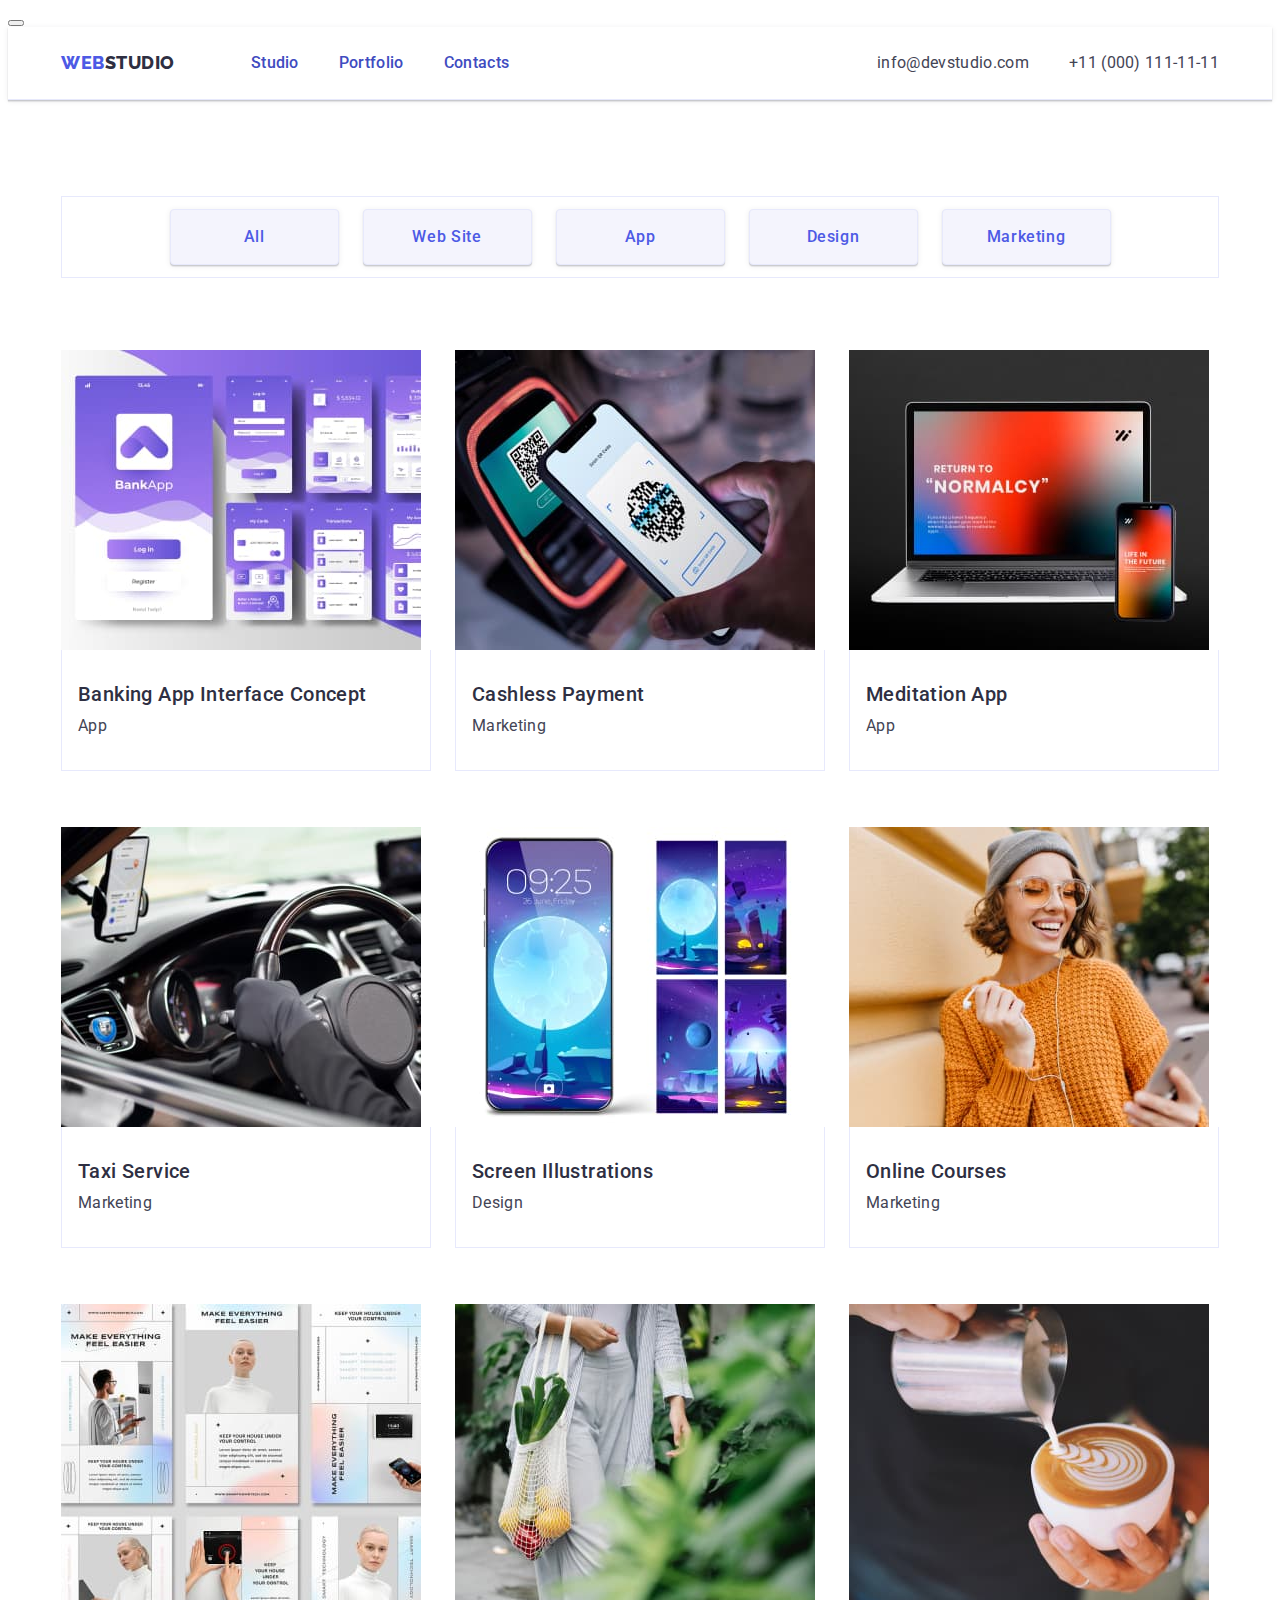
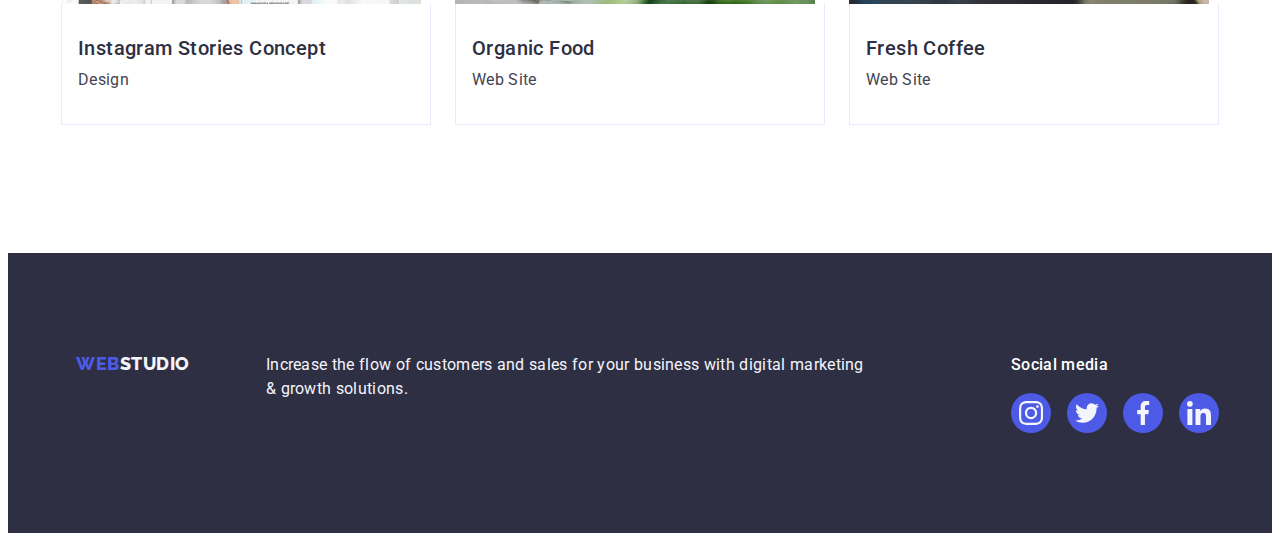
==== portfolio.html @ 739fd743 "111111" ====
<!DOCTYPE html>
<html lang="en">
<head>
    <meta charset="UTF-8">
    <meta name="viewport" content="width=device-width, initial-scale=1.0">
    <title>Document</title>
    <link rel="preconnect" href="https://fonts.googleapis.com">
    <link rel="preconnect" href="https://fonts.gstatic.com" crossorigin>
    <link href="https://fonts.googleapis.com/css2?family=Montserrat:wght@400;700&display=swap" rel="stylesheet">
     <!--Shrifts-->
    <link rel="preconnect" href="https://fonts.googleapis.com" />
    <link rel="preconnect" href="https://fonts.gstatic.com" crossorigin />
    <link href="https://fonts.googleapis.com/css2?family=Raleway:wght@800&family=Roboto:wght@400;500;700;900&display=swap"
        rel="stylesheet" />
<!--modern-normalaize-->
    <link
      rel="stylesheet"
      href="https://cdnjs.cloudflare.com/ajax/libs/modern-normalize/2.0.0/modern-normalize.min.css"
      integrity="sha512-4xo8blKMVCiXpTaLzQSLSw3KFOVPWhm/TRtuPVc4WG6kUgjH6J03IBuG7JZPkcWMxJ5huwaBpOpnwYElP/m6wg=="
      crossorigin="anonymous"
      referrerpolicy="no-referrer"
    />
     <!---Custom styless-->
    <link rel="stylesheet" href="./css/styless.css">
     
    
   
 
</head>

<body class="body">
  <button data-modal-open></button>
    <header class="section header">
      
      <div class="container header-container">
        <nav class="header-nav">
          <a class="link logo" href="./index.html">Web<span class="studio-dark">Studio</span>
          </a>
          <ul class="list contacts">
            <li class="li-contacts">
              <a class="link link-spc" href="./index.html">Studio</a>
            </li>
            <li class="li-contacts">
              <a class="link link-spc" href="./portfolio.html">Portfolio</a>
            </li>
            <li class="li-contacts">
              <a class="link link-spc" href="">Contacts</a>
            </li>
          </ul>
        </nav>
        <address class="list address">
          <ul class="list link-list">
            <li class="list list-mailo">
              <a class="link address-link" href="mailto:info@devstudio.com">info@devstudio.com</a>
            </li>
            <li class="list list-tell">
              <a class="link address-link" href="tel:+110001111111">+11 (000) 111-11-11</a>
            </li>
          </ul>
        </address>
      </div>
    </header>

    <main>
      <section class="section main-section">
        <div class="container">
          <h1 class="visually-hidden">devices</h1>
          <ul class="list button-ul">
            <li class="ul-li-button"><button class="button button-zero" type="button">All</button></li>
            <li class="ul-li-button"><button class="button button-zero" type="button">Web Site</button></li>
            <li class="ul-li-button"><button class="button button-zero" type="button">App</button></li>
            <li class="ul-li-button"><button class="button button-zero" type="button">Design</button></li>
            <li class="ul-li-button"><button class="button button-zero" type="button">Marketing</button></li>
          </ul>
          <ul class="list ul-img">
           <li class="ul-img-li">
              <a class="link link-href" href="">
              <div class="div-picture">
              <img class="link link-alt" src="./images/4section/Banking-App-Interface-Concept.jpg"
              alt="Banking-App-Interface-Concept" width="360">
              <p class="task-p">14 Stylish and User-Friendly App Design Concepts · Task Manager App · Calorie Tracker App · Exotic Fruit Ecommerce App · Cloud Storage App</p>
              </div>
              <div class="ul-li-div">
              <h2 class="storis">Banking App Interface Concept</h2>
              <p class="discraibe">App</p>
              </div>
              </a>
            </li>
            <li class="ul-img-li">
              <a class="link link-href" href="">
              <div class="div-picture">
              <img class="link link-alt" src="./images/4section/Cashless-Payment.jpg"
               alt="Cashless-Payment" width="360">
              <p class="task-p">14 Stylish and User-Friendly App Design Concepts · Task Manager App · Calorie Tracker App · Exotic Fruit Ecommerce App · Cloud Storage App</p>
              </div>
               <div class="ul-li-div">
              <h2 class="storis">Cashless Payment</h2>
              <p class="discraibe">Marketing</p>
              </div>
              </a>
            </li>
            <li class="ul-img-li">
              <a class="link link-href" href="">
                <div class="div-picture">
              <img class="link link-alt" src="./images/4section/Meditation-App.jpg"
              alt="Meditation-App" width="360">
               <p class="task-p">14 Stylish and User-Friendly App Design Concepts · Task Manager App · Calorie Tracker App · Exotic Fruit Ecommerce App · Cloud Storage App</p>
              </div>
              <div class="ul-li-div">
              <h2 class="storis">Meditation App</h2>
              <p class="discraibe">App</p>
              </div>
              </a>
          
            </li>
                  <li class="ul-img-li">
                    <a class="link link-href" href="">
                      <div class="div-picture">
                      <img class="link link-alt" src="./images/4section/Taxi-Service.jpg"
                      alt="Taxi-Service" width="360">
                       <p class="task-p">14 Stylish and User-Friendly App Design Concepts · Task Manager App · Calorie Tracker App · Exotic Fruit Ecommerce App · Cloud Storage App</p>
                      </div>
                      <div class="ul-li-div">
                      <h2 class="storis">Taxi Service</h2>
                      <p class="discraibe">Marketing</p>
                      </div>
                      </a>
            </li>
            <li class="ul-img-li">
                    <a class="link link-href" href="">
                      <div class="div-picture">
                      <img class="link link-alt" src="./images/4section/Screen-Illustrations.jpg"
                      alt="Screen-Illustrations" width="360">
                       <p class="task-p">14 Stylish and User-Friendly App Design Concepts · Task Manager App · Calorie Tracker App · Exotic Fruit Ecommerce App · Cloud Storage App</p>
                      </div>
                      <div class="ul-li-div">
                      <h2 class="storis">Screen Illustrations</h2>
                      <p class="discraibe">Design</p>
                      </div>
                      </a>
            </li>
            <li class="ul-img-li">
                    <a class="link link-href" href="">
                      <div class="div-picture">
                      <img class="link link-alt" src="./images/4section/Online-Courses.jpg"
                      alt="Online-Courses" width="360">
                       <p class="task-p">14 Stylish and User-Friendly App Design Concepts · Task Manager App · Calorie Tracker App · Exotic Fruit Ecommerce App · Cloud Storage App</p>
                      </div>
                      <div class="ul-li-div">
                      <h2 class="storis">Online Courses</h2>
                      <p class="discraibe">Marketing</p>
                      </div>
                      </a>
            </li>
              <li class="ul-img-li">
                    <a class="link link-href" href="">
                      <div class="div-picture">
                      <img class="link link-alt" src="./images/4section/Instagram-Stories-Concept.jpg"
                      alt="Instagram-Stories-Concept" width="360">
                       <p class="task-p">14 Stylish and User-Friendly App Design Concepts · Task Manager App · Calorie Tracker App · Exotic Fruit Ecommerce App · Cloud Storage App</p>
                      </div>
                      <div class="ul-li-div">
                      <h2 class="storis">Instagram Stories Concept</h2>
                      <p class="discraibe">Design</p>
                      </div>
                      </a>
                  </li>
                  <li class="ul-img-li">
                    <a class="link link-href" href="">
                      <div class="div-picture">
                      <img class="link link-alt" src="./images/4section/Organic-Food.jpg"
                      alt="Organic-Food" width="360">
                       <p class="task-p">14 Stylish and User-Friendly App Design Concepts · Task Manager App · Calorie Tracker App · Exotic Fruit Ecommerce App · Cloud Storage App</p>
                      </div>
                      <div class="ul-li-div">
                      <h2 class="storis">Organic Food</h2>
                      <p class="discraibe">Web Site</p>
                      </div>
                      </a>
            </li>
            <li class="ul-img-li">
                    <a class="link link-href" href="">
                      <div class="div-picture">
                      <img class="link link-alt" src="./images/4section/Fresh-Coffee.jpg"
                      alt="Fresh-Coffee" width="360">
                       <p class="task-p">14 Stylish and User-Friendly App Design Concepts · Task Manager App · Calorie Tracker App · Exotic Fruit Ecommerce App · Cloud Storage App</p>
                      </div>
                      <div class="ul-li-div">
                      <h2 class="storis">Fresh Coffee</h2>
                      <p class="discraibe">Web Site</p>
                      </div>
                      </a>
            </li>
              </ul>
        </div>

      </section>
    </main>
    <!--footer section-->
    <footer class="section footer">
      <div class="container div-footer">
      <div class="container footer-class">
        <a class="link logo" href="./index.html">Web<span class="studio-wight">Studio</span>
          </a>
        <p class="footer-incris">
          Increase the flow of customers and sales for your business with digital
          marketing & growth solutions.
        </p>
      </div>
        <div class="div-social">
        <p class="social">Social media</p>
        <ul class="ul-social">
          <li class="ul-li-social">
                  <a class="a-social" href="" aria-label="instagram">
                  <svg class="svg-social" width="24" height="24">
                  <use href="./images/icons.svg#icon-instagram"></use>
                  </svg>
                  </a>
                </li>
                <li class="ul-li-social">
                  <a class="a-social" href="" aria-label="twitter">
                  <svg class="svg-social" width="24" height="24">
                  <use href="./images/icons.svg#icon-twitter"></use>
                  </svg>
                  </a>
                </li>
                <li class="ul-li-social">
                  <a class="a-social" href="" aria-label="facebook">
                  <svg class="svg-social" width="24" height="24">
                  <use href="./images/icons.svg#icon-facebook"></use>
                  </svg>
                  </a>
                </li>
                <li class="ul-li-social">
                  <a class="a-social" href="" aria-label="linkedin">
                  <svg class="svg-social" width="24" height="24">
                  <use href="./images/icons.svg#icon-linkedin"></use>
                  </svg>
                  </a>
                </li>
        </ul>
        </div>
        </div>
    </footer>
    <div data-modal class="is-hidden div-modal">
      <div class="modal-window">
     <p class="task-p">14 Stylish and User-Friendly App Design Concepts · Task Manager App · Calorie Tracker App · Exotic Fruit Ecommerce App · Cloud Storage App</p>

        <button data-modal-close class="button-modal-window" type="button">

      </div>
    </div>
    <script src="./js/modal.js"></script>
</body>
</html>
---- css/styless.css ----
/*
==================
Common styless
==================
*/
:root {
        --color1: #2e2f42;
        --color2: #434455;
        --color3: #4d5ae5;
        --color4: #404bbf;
        --color5: #F4F4FD;
        --grey :#8e8f99;
        --white:#FFFFFF;
        --green:#31d0aa;
}



/*========reset=======*/
.logo,
.list-name,
.link
{
        text-decoration: none;
}
h1,
h2,
h3,
h4,
h5,
h6,
p
{
        margin:0;
}
ul,
ol
{
 list-style: none;
 margin: 0;
 padding: 0;
}
img
{
        display: block;
}
 .visually-hidden 
 {
        position: absolute;
        width: 1px;
        height: 1px;
        margin: -1px;
        border: 0;
        padding: 0;
        white-space: nowrap;
        clip-path: inset(100%);
        clip: rect(0 0 0 0);
        overflow: hidden;
        
 }
.container
{
        width: 1158px;
        margin-left: auto;
        margin-right: auto;
        padding: 0 15px ;

}
.body
{
        font-family: Roboto , sans-serif ;
        color: #434455;
        background-color: #FFFFFF;

}
.link-spc::after{
        content: '';
        position: absolute;
        left: 0;
        bottom: -1px;
        height: 4px;
        background-color: #404bbf;
        border-radius: 2px;
        
}
.link-spc:hover,
.link-spc:focus
{
        color:var(--color4);
}

.link-spc
{
        position: relative;
        color:var(--color4);
        transition: color 250ms cubic-bezier(0.4, 0, 0.2, 1);
        
        
}

.contacts
{
        font-weight: 500;
        font-size: 16px;
        line-height: 1.5;
        letter-spacing: 0.02em;
        color: var(--color1);
        padding-top: 24px;
        padding-bottom: 24px;
        transition:color 250ms cubic-bezier(0.4, 0, 0.2, 1)
}

.studio-wight
{
        color: var(--color5); 
}
.studio-dark
{
        color:var(--color1);
        padding: 24px 0 24px;
}

.logo:hover,
.logo:focus
{
        color: var(--color4);
}

.logo
{
        font-family: Raleway , sans-serif;
        font-weight: 800;
        font-size: 18px;
        line-height: 1.17;
        letter-spacing: 0.03em;
        text-transform: uppercase;
        color:var(--color3);
        margin-right: 76px;
}
.link-list
{
       display: flex;
       align-items: center;
       transition:color 250ms cubic-bezier(0.4, 0, 0.2, 1);
}
.contacts
{
        display: flex;
        align-items: center;
        margin-right: 40px;
        padding: 24px 0;
        gap: 40px;

}
.header-nav
{
        display: flex;
        align-items: center;

       
}
.header-container
{
        display: flex;
        align-items: center;
        justify-content: space-between;
        
}
.header{
        box-shadow:0px 2px 1px rgba(46, 47, 66, 0.08),
                0px 1px 1px rgba(46, 47, 66, 0.16),
                0px 1px 6px rgba(46, 47, 66, 0.08);

}
.li-studio:hover,
.li-studio:focus
{
        color:var(--color4);

}
.li-studio
{
        font-weight: 500;
        font-size: 16px;
        line-height: 1.5;
        letter-spacing: 0.02em;
        color:var(--color1);
        
}
.list
{
        list-style: none;
}
.address-link:hover,
.address-link:focus
{
        color: #404bbf;
}
.address-link
{
        line-height: 1.5;
        letter-spacing: 0.02em;
        color:#434455;
        transition:color 250ms cubic-bezier(0.4, 0, 0.2, 1);
}

.list-tell
{
 margin-right: 0px;
}
.list-mailo
{
 margin-right: 40px;
}
.address
{
        font-style: normal;
}
.header {
        border-bottom: 1px solid #e7e9fc;
}

/*===================================header*/

       

.button-order
{
        color:#ffffff;
        
}
.button:hover 
{
        background-color: #404BBF;
}

.button:focus 
{
        background-color: #404BBF;
}
.button
{
        font-family: Roboto , sans-serif;
        font-weight: 500;
        font-size: 16px;
        line-height: 1.5;
        letter-spacing: 0.04em;
        cursor: pointer;
        color:#ffffff;
        background-color: #4D5AE5;
        margin: 0 auto;

        display: block;
        min-width: 169px;
        height: 56px;
        border: none;
        border-radius: 4px;

        transition:background-color 250ms cubic-bezier(0.4, 0, 0.2, 1);
}
.solutions 
{
        font-size: 56px;
        line-height: 1.07;
        text-align: center;
        letter-spacing: 0.02em;
        color:#ffffff;
        max-width: 496px;
        margin: 0 auto;
}
.hero-section
{
        background-color:#2e2f42 ;
        padding-top: 188px;
        padding-bottom: 188px;
        margin: 0px auto;

        max-width: 1440px;
        background-image: linear-gradient(rgba(46, 47, 66, 0.7), rgba(46, 47, 66, 0.7)), url(../images/img-name.jpeg);
        background-repeat: no-repeat;
        background-position: center;
        background-size: cover;
}

/*
==================
Hero styless
==================
*/

.div-second-icons{
        display: flex;
        align-items: center;
        justify-content: center;
        height: 112px;
        background-color: #f4f4fd;
        border-radius: 4px;
        margin-bottom: 8px;

}
.li-strategy
{
        width: calc((100% - 72px) / 4);
}
.list-strategy
{
        display: flex;
        gap: 24px;

}
.section-one
{
        padding-top: 120px;
        padding-bottom: 120px;

}
.message
{
        font-size: 16px;
        line-height: 1.5;
        letter-spacing: 0.02em;
        color: #434455;
}
.overview
{
        margin-bottom: 8px;
}
.overview,
.name
{
        font-weight: 500;
        font-size: 20px;
        line-height: 1.2;
        letter-spacing: 0.02em;
        color:var(--color1);
}
.li-fotopeople
{
        background-color: #FFFFFF;
       
}
.profession-list
{
        font-size: 16px;
        line-height: 1.5;
        letter-spacing: 0.02em;
        color:var(--color2);
        text-align: center;

}
.name
{
        text-align: center;
        margin-bottom: 8px;
}
.div-members
{
        padding: 32px 0;
        
}
.name:hover,
.name:focus
{
        color:var(--color4);
}
.li-ul
{
        width: calc((100% - 48px) / 3);
}
.ul-what-are-we
{
        display: flex;
        gap: 24px;
}
.what-are-we
{
        font-size: 36px;
        line-height: 1.11;
        text-align: center;
        letter-spacing: 0.02em;
        text-transform: capitalize;
        color:var(--color1);
        margin-bottom: 72px;
}
.section-two 
{
        background-color: #FFFFFF;
        padding-bottom: 120px;
}
.footer-incris
{
        line-height: 1.5;
        letter-spacing: 0.02em;
        color: #F4F4FD;;
}
.footer-class{
        display: flex;
        align-items: baseline;
        margin-right: 120px;
       
}
.div-footer{
        display: flex;
        align-items: baseline;
}
.social{
        font-weight: 500;
        font-size: 16px;
        line-height: 1.5;
        letter-spacing: 0.02em;
        color: var(--white);
        margin-bottom: 16px
}

.ul-fotopeople
{
        display: flex;
        justify-content: center;
        gap: 24px;
}
.li-fotopeople{
        box-shadow: 
        0px 1px 6px rgba(46, 47, 66, 0.08),
        0px 1px 1px rgba(46, 47, 66, 0.16),
        0px 2px 1px rgba(46, 47, 66, 0.08);
        border-radius:0px 0px 4px 4px;
        background-color: 250ms cubic-bezier(0.4, 0, 0.2, 1);

}
.team
{
        font-size: 36px;
        line-height: 1.11;
        text-align: center;
        letter-spacing: 0.02em;
        text-transform: capitalize;
        color:var(--color1);
        
        margin-bottom: 72px;

}
.section-three
{
        background-color: #F4F4FD;
        padding: 120px 0;
        
}

.fotopeople
{
        background-color: #FFFFFF;
}
.profession 
{
        background-color: #FFFFFF;
}
.logo-con
{
        display: inline-block;
        margin-bottom: 16px;
}
.footer
{
        background-color:#2e2f42;
        padding-top: 100px;
        padding-bottom: 100px;
}
/*=====portfolio=====*/

.task-p{
        position: absolute;
        top: 0;
        font-size: 16px;
        line-height: 1.5;
        letter-spacing: 0.02em;
        color:var(--color5);
        padding: 40px 32px;
        background-color: #4d5ae5;
        height: 100%;
        width: 100%;
        transform: translateY(100%);
        transition: transform 250ms cubic-bezier(0.4, 0, 0.2, 1);
}
.discraibe
{
        font-size: 16px;
        line-height:1.5;
        letter-spacing:0.02em;
        color:var(--color2)

}
.storis:hover,
.stories:focus 
{
        color: var(--color4);
}
.storis
{
        font-weight: 500;
        font-size: 20px;
        line-height: 1.2;
        letter-spacing: 0.02em;
        color:var(--color1);
        margin-bottom: 8px;
}
.link-alt:hover .task-p{
        box-shadow:
        0px 1px 6px rgba(46, 47, 66, 0.08), 
        0px 1px 1px rgba(46, 47, 66, 0.16), 
        0px 2px 1px rgba(46, 47, 66, 0.08);
        transform: translateY(0%);
        
}
.link-alt
{
        font-weight: 500;
        font-size: 16px;
        line-height: 1.5;
        
}
.link-href:hover{
        box-shadow:
        0px 1px 6px rgba(46, 47, 66, 0.08),
        0px 1px 1px rgba(46, 47, 66, 0.16), 
        0px 2px 1px rgba(46, 47, 66, 0.08);
}
.link-href{
        display: block;
        transition: box-shadow 250ms cubic-bezier(0.4, 0, 0.2, 1);
}
.div-picture{
        position: relative;
        overflow: hidden;
}
.ul-li-div
{
        padding: 32px 16px;
        border: 1px solid #e7e9fc;
        border-top: none;
        margin-bottom: 8px;
        
}
.ul-img-li
{
        width: calc((100% - 48px) / 3);
}
.ul-img
{
        display: flex;
        flex-wrap: wrap;
        column-gap: 24px;
        row-gap: 48px;

}
.button-zero:hover
{
        color: #FFFFFF;
        border: 1px solid transparent;
        box-shadow:
        0px 3px 1px rgba(0, 0, 0, 0.1),
        0px 2px 1px rgba(0, 0, 0, 0.08),
        0px 2px 2px rgba(0, 0, 0, 0.12);
}
.button-zero:focus
{
        color:#FFFFFF;
        border: 1px solid transparent;
        box-shadow:
        0px 3px 1px rgba(0, 0, 0, 0.1),
        0px 2px 1px rgba(0, 0, 0, 0.08),
        0px 2px 2px rgba(0, 0, 0, 0.12);
}
.button-zero
{
        font-family: Roboto, sans-serif;
        font-weight: 500;
        font-size: 16px;
        line-height: 1.5;
        letter-spacing: 0.04em;
        cursor: pointer;
        color: var(--color3);
        background-color: var(--color5);
        padding: 12px 24px;
        border: 1px solid #e7e9fc;
        display: block;
        box-shadow:
        0px 1px 6px rgba(46, 47, 66, 0.08),
        0px 1px 1px rgba(46, 47, 66, 0.16),
        0px 2px 1px rgba(46, 47, 66, 0.08);
        transition:
        color 250ms cubic-bezier(0.4, 0, 0.2, 1),
        background-color 250ms cubic-bezier(0.4, 0, 0.2, 1),
        border-color 250ms cubic-bezier(0.4, 0, 0.2, 1),
        box-shadow 250ms cubic-bezier(0.4, 0, 0.2, 1);
 }
.ul-li-button{
        
}

 .button-ul
 {
        display: flex;
        justify-content: center;
        gap: 24px;
        margin-bottom: 72px;

        padding: 12px 24px;
        border: 1px solid #e7e9fc;
 }

 .main-section
 {
        padding-top: 96px;
        padding-bottom: 120px;
 }
 .section-four{
        padding-top: 120px;
        padding-bottom: 120px;
 }
 /*========icons=======*/

.container-div{

        display: flex;
        align-items: center;
        justify-content: center;
        background-color:#f4f4fd;
        border-radius: 4px;
        margin-bottom: 8px;
        

        height: 112px;
}

 .list-icons{
        display: flex;
        justify-content: center;
        gap: 24px;
        
 
 }
 
 .icons-svg
 {
       
 }
 
 .customers
 {
        font-size: 36px;
        line-height: 1.11;
        text-align: center;
        letter-spacing: 0.02em;
        text-transform: capitalize;
        color: var(--color1);
        margin-bottom: 72px;
 }

 .ul-customers
 {
        display: flex;
        justify-content: center;
        gap: 24px;

 }
.li-a-customers
{
        display: flex;
        justify-content: center;
        align-items: center;
        color:var(--grey);
        width: 104px;
        height: 88px;
        border: 1px solid #8e8f99;
        border-radius: 4px;
        width: 100%;
        height: 100%;
}

.li-a-customers:hover,
.li-a-customers:focus
{
        display: flex;
        justify-content: center;
        align-items: center;
        width: 168px;
        height: 88px;

        transition: border-color 250ms cubic-bezier(0.4, 0, 0.2, 1),color 250ms cubic-bezier(0.4, 0, 0.2, 1);


        border-color:var(--color4);
        color:var(--color4);
}
.li-customers{
        
        width: calc((100% - 120px) / 6);
        height:88px;
       
      
        
}

.ul-designer
{
        display: flex;
        justify-content: center;
        gap: 24px;
}
.a-designer:hover,
.a-designer:focus{
        background-color:var(--color4);
}
.a-designer
{
      display: flex;
      justify-content: center;
      align-items: center;
      border: 1px solid var(--color3);
      border-radius: 50%;
      background-color:var(--color3);

        width: 40px;
        height:40px;
        transition:background-color 250ms cubic-bezier(0.4, 0, 0.2, 1);
}
.svg-designer{
        fill: var(--color5);
}
.ul-designer{
        box-shadow: 0px 1px 6px rgba(46, 47, 66, 0.08), 0px 1px 1px rgba(46, 47, 66, 0.16), 0px 2px 1px rgba(46, 47, 66, 0.08);
        border-radius: 0px 0px 4px 4px;
        transition: background-color 250ms cubic-bezier(0.4, 0, 0.2, 1);

}

.svg-customers
{
        fill: currentColor;
}
.ul-social{
        display: flex;
        gap: 16px;
        
       
}
.ul-li-social
{
        width: 40px;
        height: 40px;

        
}
.a-social{
        width: 100%;
        height: 100%;
        background-color:var(--color3);
        border-radius: 50%;
        display: flex;
        align-items: center;
        justify-content: center;
        transition: background-color 250ms cubic-bezier(0.4, 0, 0.2, 1);
 
}
.a-social:hover,
.a-social:focus{
        background-color:var(--green);
        
}
.svg-social{
        fill: var(--color5);
        
}
.div-modal{
        position: fixed;
        top: 0;
        left: 0;
        width: 100%;
        height: 100%;
        background-color: rgba(46, 47, 66, 0.4);
        transition: opacity 250ms cubic-bezier(0.4, 0, 0.2, 1), visibility 250ms cubic-bezier(0.4, 0, 0.2, 1);

}
.is-hidden{
        visibility: hidden;
        pointer-events: none;
        opacity: 0;

}
.modal-window{
        position: absolute;
        top: 50%;
        left: 50%;
        transform: translate(-50%, -50%) scale(1);
        width: 408px;
        min-height: 584px;
        background: #fcfcfc;
        box-shadow:
        0px 1px 1px rgba(0, 0, 0, 0.14),
        0px 1px 3px rgba(0, 0, 0, 0.12),
        0px 2px 1px rgba(0, 0, 0, 0.2);
        border-radius: 4px;
        transition: transform 250ms cubic-bezier(0.4, 0, 0.2, 1);       

}
.svg-modal {
        transition: fill 250ms cubic-bezier(0.4, 0, 0.2, 1);
}

.button-modal-window{
        position: absolute;
        top: 24px;
        right: 24px;
        width: 24px;
        height: 24px;
        border-radius: 50%;
        display: flex;
        align-items: center;
        justify-content: center;
        background-color: #e7e9fc;
        border: 1px solid rgba(0, 0, 0, 0.1);
        padding: 0;
        cursor: pointer;
        transition: background-color 250ms cubic-bezier(0.4, 0, 0.2, 1), border 250ms cubic-bezier(0.4, 0, 0.2, 1);
}
.button-modal-window:hover,
.button-modal-window:focus{
        background-color: #404bbf;
        border: none;
}
.button-modal-window:hover .svg-modal,
.button-modal-window:focus .svg-modal{
        fill: #ffffff;
}
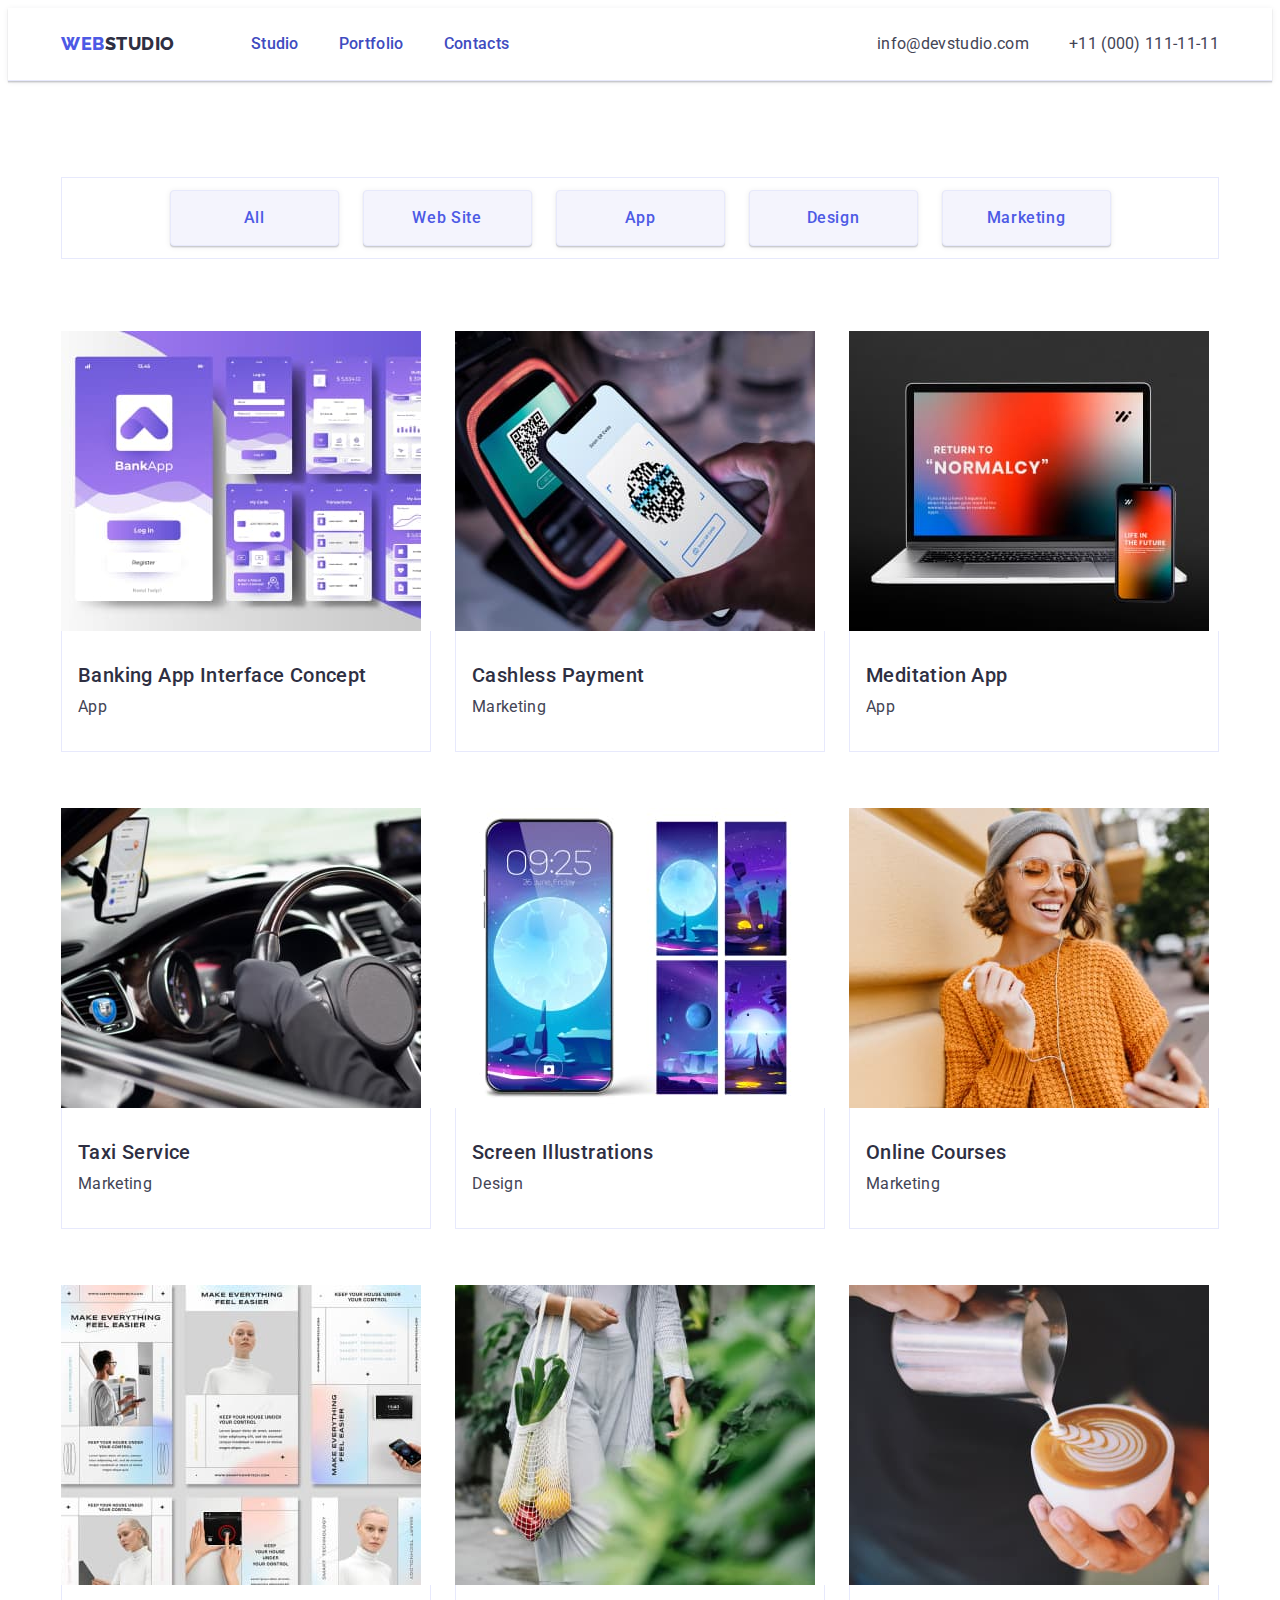
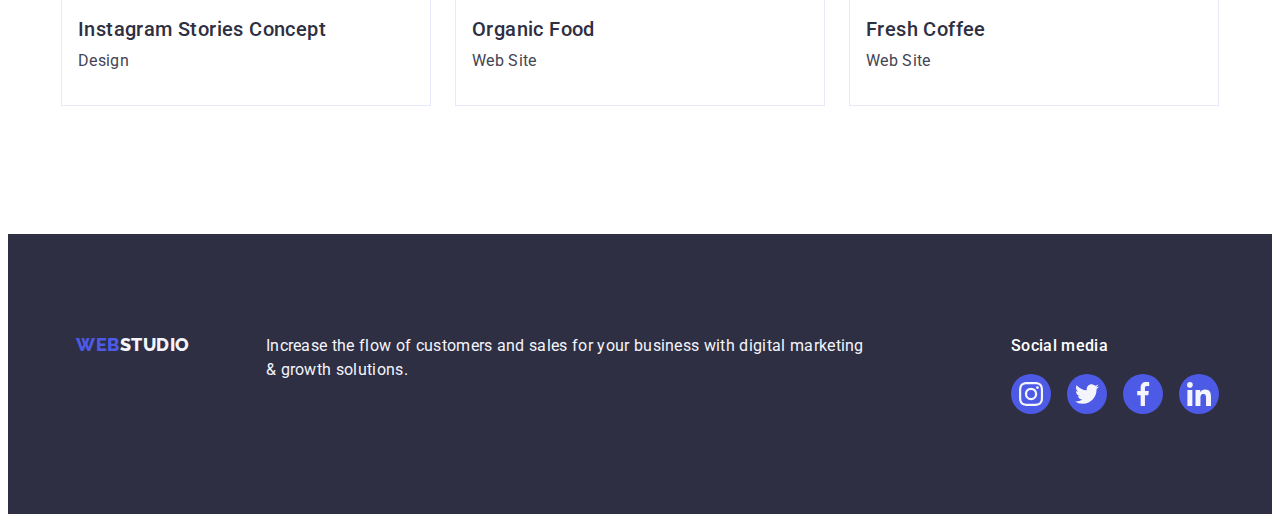
==== commit fd5b0687: "task" ====
--- a/portfolio.html
+++ b/portfolio.html
@@ -29,7 +29,6 @@
 </head>
 
 <body class="body">
-  <button data-modal-open></button>
     <header class="section header">
       
       <div class="container header-container">
@@ -242,14 +241,5 @@
         </div>
         </div>
     </footer>
-    <div data-modal class="is-hidden div-modal">
-      <div class="modal-window">
-     <p class="task-p">14 Stylish and User-Friendly App Design Concepts · Task Manager App · Calorie Tracker App · Exotic Fruit Ecommerce App · Cloud Storage App</p>
-
-        <button data-modal-close class="button-modal-window" type="button">
-
-      </div>
-    </div>
-    <script src="./js/modal.js"></script>
 </body>
 </html>
--- a/css/styless.css
+++ b/css/styless.css
@@ -480,6 +480,9 @@
         width: 100%;
         transform: translateY(100%);
         transition: transform 250ms cubic-bezier(0.4, 0, 0.2, 1);
+}
+.task-p:hover{
+        transform: translateY(0%);
 }
 .discraibe
 {
@@ -627,8 +630,6 @@
         background-color:#f4f4fd;
         border-radius: 4px;
         margin-bottom: 8px;
-        
-
         height: 112px;
 }
 
@@ -637,12 +638,6 @@
         justify-content: center;
         gap: 24px;
         
- 
- }
- 
- .icons-svg
- {
-       
  }
  
  .customers
@@ -771,65 +766,69 @@
         fill: var(--color5);
         
 }
-.div-modal{
+.bagdrop{
         position: fixed;
         top: 0;
         left: 0;
         width: 100%;
         height: 100%;
         background-color: rgba(46, 47, 66, 0.4);
-        transition: opacity 250ms cubic-bezier(0.4, 0, 0.2, 1), visibility 250ms cubic-bezier(0.4, 0, 0.2, 1);
+        transition: 
+        opacity 250ms cubic-bezier(0.4, 0, 0.2, 1), 
+        visibility 250ms cubic-bezier(0.4, 0, 0.2, 1);
 
 }
 .is-hidden{
         visibility: hidden;
+        opacity: 0;
         pointer-events: none;
-        opacity: 0;
-
-}
-.modal-window{
+
+}
+.modal{
+        width: 408px;
+        min-height: 584px;
         position: absolute;
         top: 50%;
         left: 50%;
         transform: translate(-50%, -50%) scale(1);
-        width: 408px;
-        min-height: 584px;
+        border-radius: 4px;
         background: #fcfcfc;
-        box-shadow:
-        0px 1px 1px rgba(0, 0, 0, 0.14),
-        0px 1px 3px rgba(0, 0, 0, 0.12),
-        0px 2px 1px rgba(0, 0, 0, 0.2);
-        border-radius: 4px;
-        transition: transform 250ms cubic-bezier(0.4, 0, 0.2, 1);       
-
-}
-.svg-modal {
-        transition: fill 250ms cubic-bezier(0.4, 0, 0.2, 1);
-}
-
-.button-modal-window{
+        transition: transform 250ms cubic-bezier(0.4, 0, 0.2, 1);
+        box-shadow: 
+        0px 2px 1px 0px rgba(0, 0, 0, 0.2),
+        0px 1px 3px 0px rgba(0, 0, 0, 0.12),
+        0px 1px 1px 0px rgba(0, 0, 0, 0.14);
+
+}
+
+.modal-buttom{
         position: absolute;
         top: 24px;
         right: 24px;
         width: 24px;
         height: 24px;
         border-radius: 50%;
+        border: 1px solid rgba(0, 0, 0, 0.1);
+        background-color: #e7e9fc;
+        cursor: pointer;
+        color: color;
         display: flex;
         align-items: center;
         justify-content: center;
-        background-color: #e7e9fc;
-        border: 1px solid rgba(0, 0, 0, 0.1);
         padding: 0;
-        cursor: pointer;
         transition: background-color 250ms cubic-bezier(0.4, 0, 0.2, 1), border 250ms cubic-bezier(0.4, 0, 0.2, 1);
 }
-.button-modal-window:hover,
-.button-modal-window:focus{
+.icon-modal {
+        transition: fill 250ms cubic-bezier(0.4, 0, 0.2, 1);
+        
+}
+
+.modal-buttom:hover,
+.modal-buttom:focus {
+
+        color: color;
+        border: none;
         background-color: #404bbf;
-        border: none;
-}
-.button-modal-window:hover .svg-modal,
-.button-modal-window:focus .svg-modal{
         fill: #ffffff;
 }
 
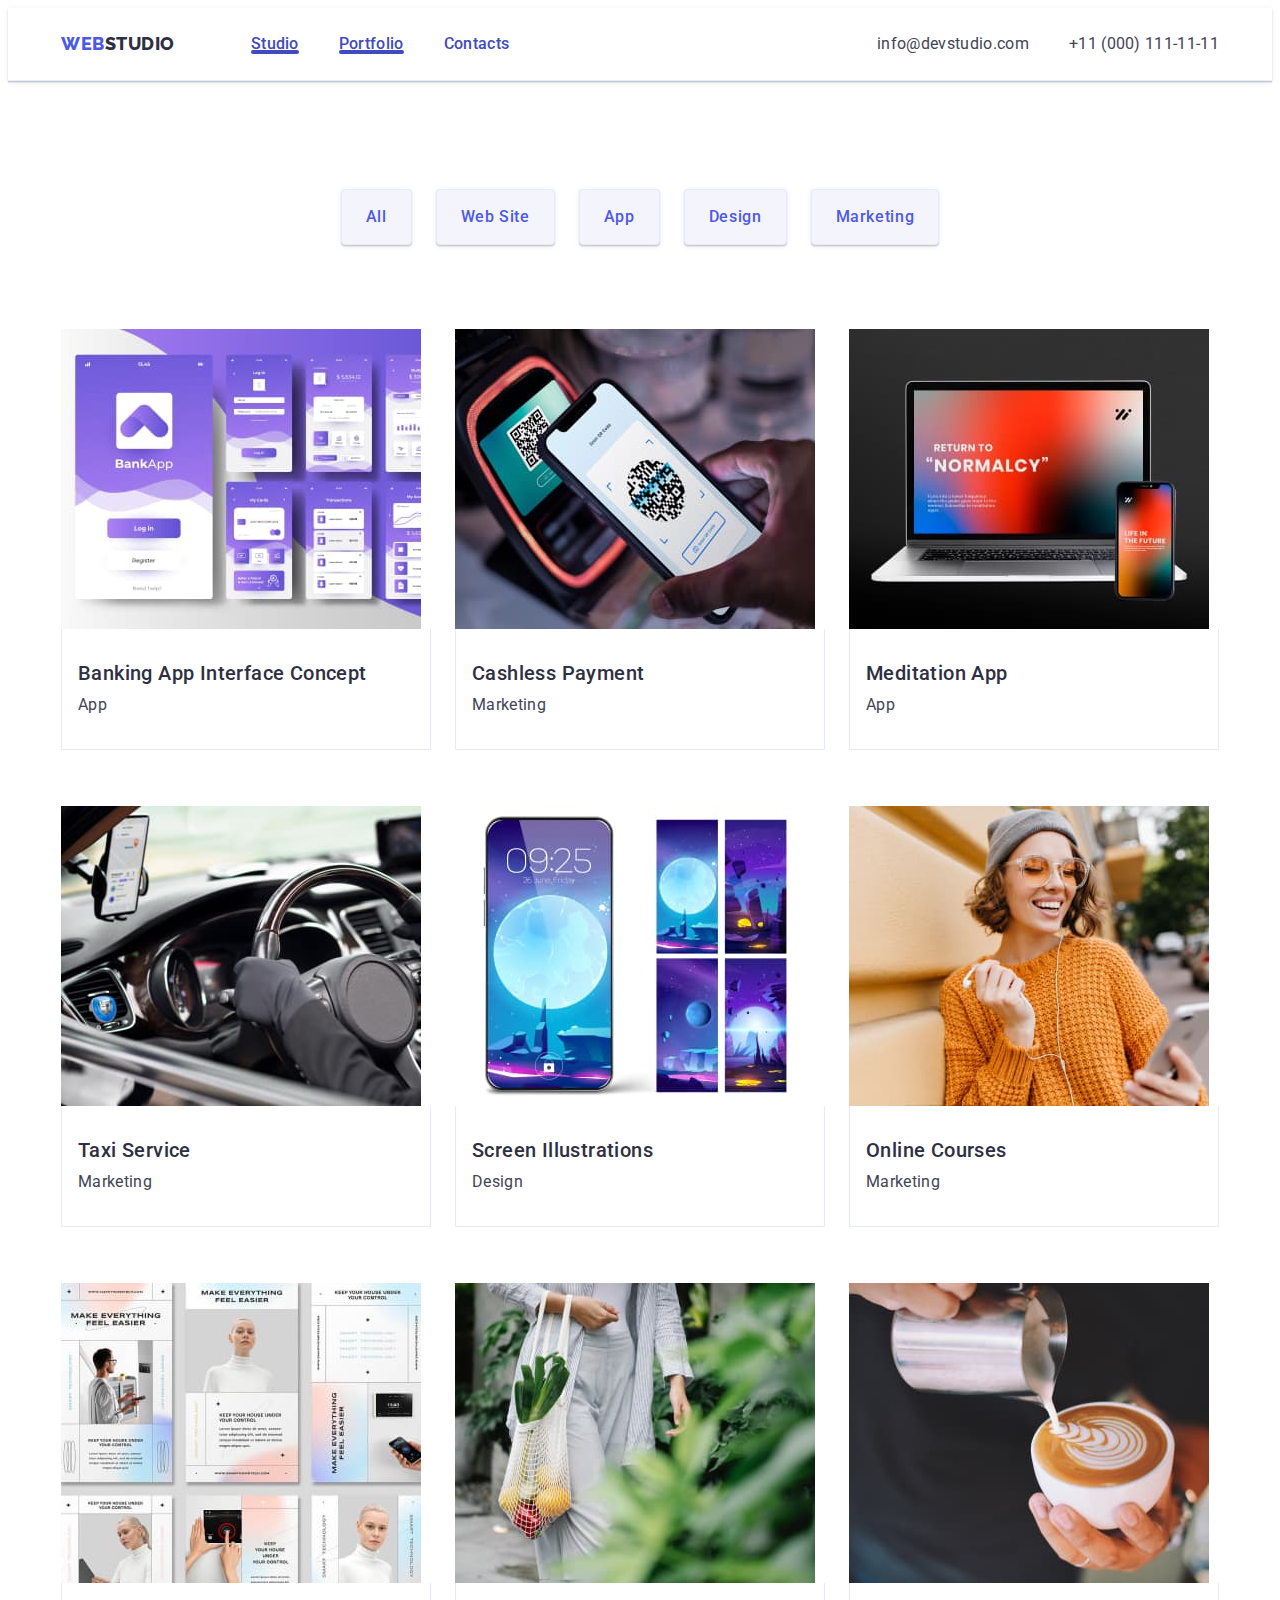
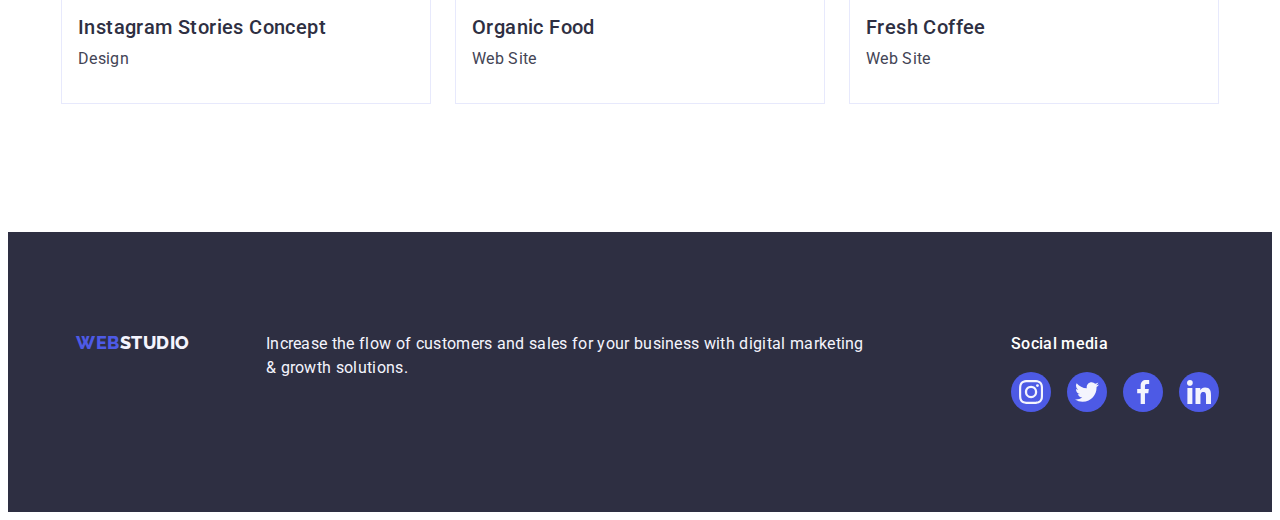
==== commit 50bbd8b7: "brr" ====
--- a/portfolio.html
+++ b/portfolio.html
@@ -37,10 +37,10 @@
           </a>
           <ul class="list contacts">
             <li class="li-contacts">
-              <a class="link link-spc" href="./index.html">Studio</a>
+              <a class="link link-spc active" href="./index.html">Studio</a>
             </li>
             <li class="li-contacts">
-              <a class="link link-spc" href="./portfolio.html">Portfolio</a>
+              <a class="link link-spc active" href="./portfolio.html">Portfolio</a>
             </li>
             <li class="li-contacts">
               <a class="link link-spc" href="">Contacts</a>
--- a/css/styless.css
+++ b/css/styless.css
@@ -73,7 +73,7 @@
         background-color: #FFFFFF;
 
 }
-.link-spc::after{
+.link-spc.active::after{
         content: '';
         position: absolute;
         left: 0;
@@ -81,6 +81,7 @@
         height: 4px;
         background-color: #404bbf;
         border-radius: 2px;
+        width: 100%;
         
 }
 .link-spc:hover,
@@ -251,7 +252,6 @@
         margin: 0 auto;
 
         display: block;
-        min-width: 169px;
         height: 56px;
         border: none;
         border-radius: 4px;
@@ -481,9 +481,7 @@
         transform: translateY(100%);
         transition: transform 250ms cubic-bezier(0.4, 0, 0.2, 1);
 }
-.task-p:hover{
-        transform: translateY(0%);
-}
+
 .discraibe
 {
         font-size: 16px;
@@ -506,30 +504,22 @@
         color:var(--color1);
         margin-bottom: 8px;
 }
-.link-alt:hover .task-p{
-        box-shadow:
-        0px 1px 6px rgba(46, 47, 66, 0.08), 
-        0px 1px 1px rgba(46, 47, 66, 0.16), 
-        0px 2px 1px rgba(46, 47, 66, 0.08);
+
+.link-alt
+{
+        font-weight: 500;
+        font-size: 16px;
+        line-height: 1.5;
+}
+.link-href:hover .task-p,
+.link-href:focus .task-p{
+
         transform: translateY(0%);
-        
-}
-.link-alt
-{
-        font-weight: 500;
-        font-size: 16px;
-        line-height: 1.5;
-        
-}
-.link-href:hover{
-        box-shadow:
-        0px 1px 6px rgba(46, 47, 66, 0.08),
-        0px 1px 1px rgba(46, 47, 66, 0.16), 
-        0px 2px 1px rgba(46, 47, 66, 0.08);
 }
 .link-href{
         display: block;
         transition: box-shadow 250ms cubic-bezier(0.4, 0, 0.2, 1);
+       
 }
 .div-picture{
         position: relative;
@@ -596,9 +586,6 @@
         border-color 250ms cubic-bezier(0.4, 0, 0.2, 1),
         box-shadow 250ms cubic-bezier(0.4, 0, 0.2, 1);
  }
-.ul-li-button{
-        
-}
 
  .button-ul
  {
@@ -606,9 +593,8 @@
         justify-content: center;
         gap: 24px;
         margin-bottom: 72px;
-
         padding: 12px 24px;
-        border: 1px solid #e7e9fc;
+ 
  }
 
  .main-section
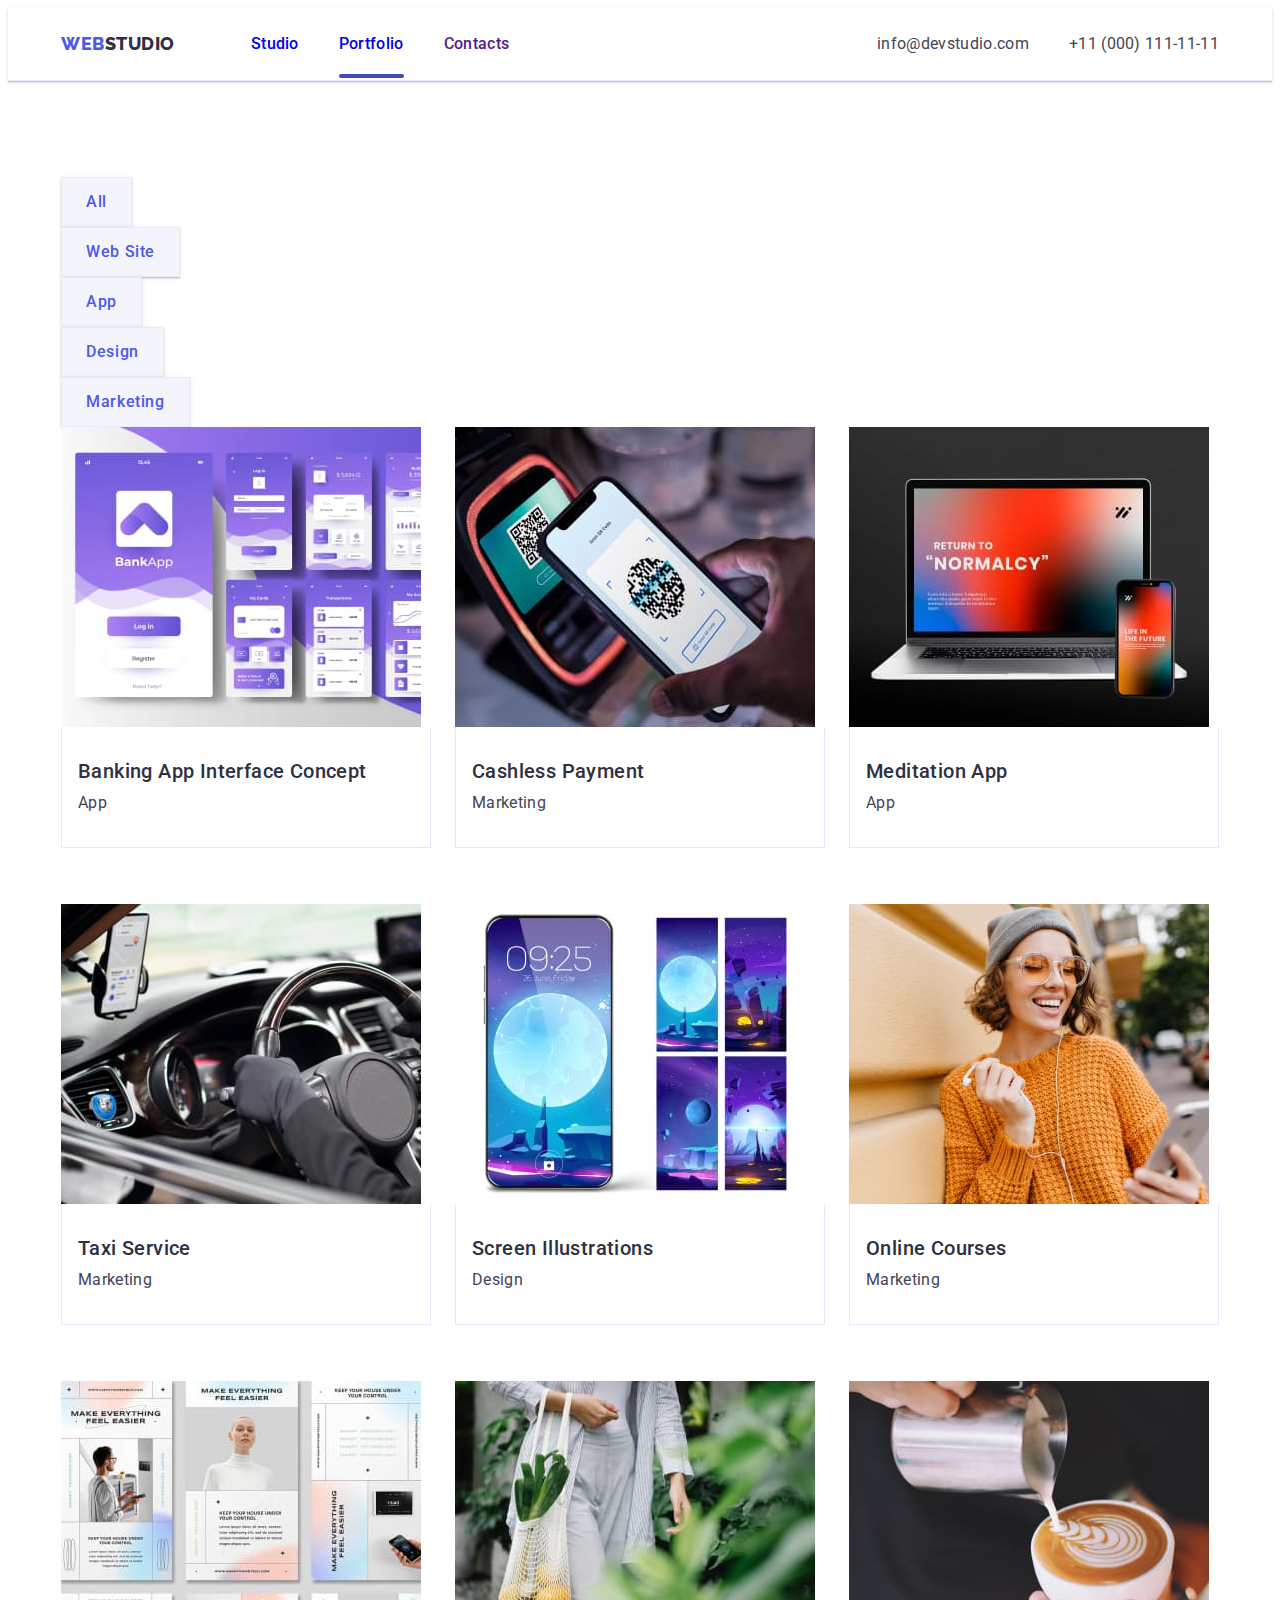
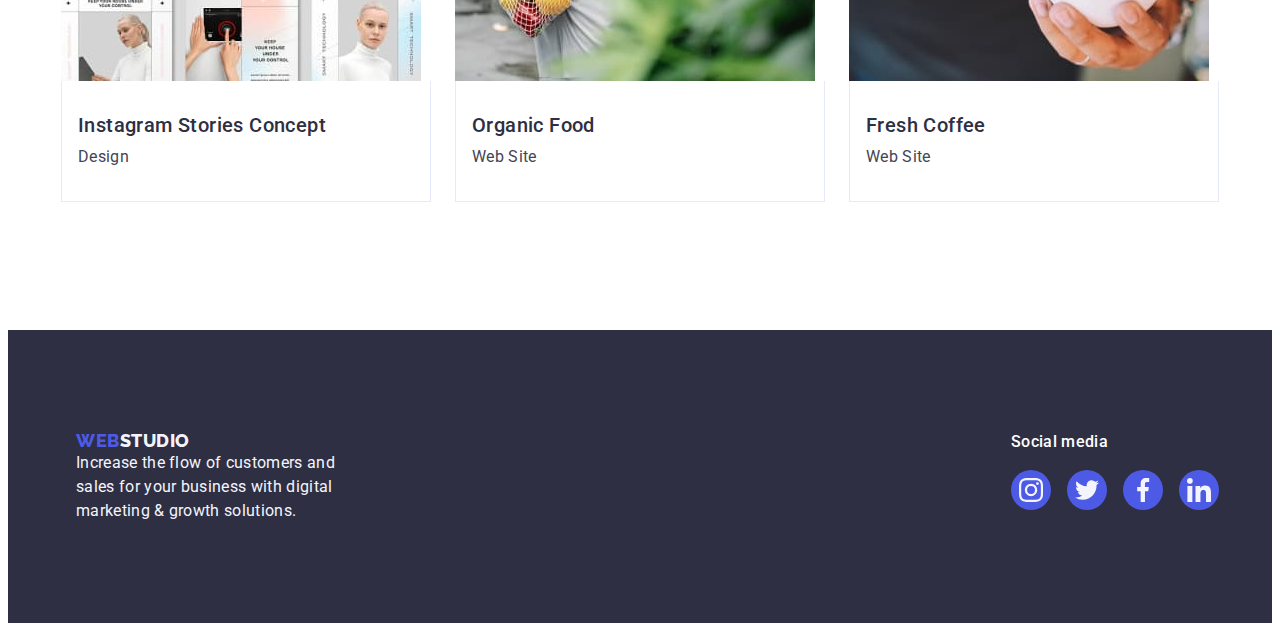
==== commit 619d4e09: "12121" ====
--- a/portfolio.html
+++ b/portfolio.html
@@ -37,7 +37,7 @@
           </a>
           <ul class="list contacts">
             <li class="li-contacts">
-              <a class="link link-spc active" href="./index.html">Studio</a>
+              <a class="link link-spc" href="./index.html">Studio</a>
             </li>
             <li class="li-contacts">
               <a class="link link-spc active" href="./portfolio.html">Portfolio</a>
@@ -64,12 +64,12 @@
       <section class="section main-section">
         <div class="container">
           <h1 class="visually-hidden">devices</h1>
-          <ul class="list button-ul">
-            <li class="ul-li-button"><button class="button button-zero" type="button">All</button></li>
-            <li class="ul-li-button"><button class="button button-zero" type="button">Web Site</button></li>
-            <li class="ul-li-button"><button class="button button-zero" type="button">App</button></li>
-            <li class="ul-li-button"><button class="button button-zero" type="button">Design</button></li>
-            <li class="ul-li-button"><button class="button button-zero" type="button">Marketing</button></li>
+          <ul class="list portfolio-button-list">
+            <li class="ul-li-button"><button class="button-zero" type="button">All</button></li>
+            <li class="ul-li-button"><button class="button-zero" type="button">Web Site</button></li>
+            <li class="ul-li-button"><button class="button-zero" type="button">App</button></li>
+            <li class="ul-li-button"><button class="button-zero" type="button">Design</button></li>
+            <li class="ul-li-button"><button class="button-zero" type="button">Marketing</button></li>
           </ul>
           <ul class="list ul-img">
            <li class="ul-img-li">
--- a/css/styless.css
+++ b/css/styless.css
@@ -82,6 +82,7 @@
         background-color: #404bbf;
         border-radius: 2px;
         width: 100%;
+        bottom: -25px;
         
 }
 .link-spc:hover,
@@ -93,10 +94,7 @@
 .link-spc
 {
         position: relative;
-        color:var(--color4);
         transition: color 250ms cubic-bezier(0.4, 0, 0.2, 1);
-        
-        
 }
 
 .contacts
@@ -249,7 +247,8 @@
         cursor: pointer;
         color:#ffffff;
         background-color: #4D5AE5;
-        margin: 0 auto;
+        margin-left: auto;
+        margin-right: auto;
 
         display: block;
         height: 56px;
@@ -266,7 +265,9 @@
         letter-spacing: 0.02em;
         color:#ffffff;
         max-width: 496px;
-        margin: 0 auto;
+        margin-left: auto;
+        margin-right: auto;
+        margin-bottom: 48px;
 }
 .hero-section
 {
@@ -391,10 +392,11 @@
 {
         line-height: 1.5;
         letter-spacing: 0.02em;
-        color: #F4F4FD;;
+        color: #F4F4FD;
+        max-width: 264px;
 }
 .footer-class{
-        display: flex;
+
         align-items: baseline;
         margin-right: 120px;
        
@@ -510,6 +512,9 @@
         font-weight: 500;
         font-size: 16px;
         line-height: 1.5;
+}
+.link-href:hover{
+        box-shadow: 0px 1px 6px rgba(46, 47, 66, 0.08), 0px 1px 1px rgba(46, 47, 66, 0.16), 0px 2px 1px rgba(46, 47, 66, 0.08);
 }
 .link-href:hover .task-p,
 .link-href:focus .task-p{
@@ -687,6 +692,8 @@
         display: flex;
         justify-content: center;
         gap: 24px;
+        transition: background-color 250ms cubic-bezier(0.4, 0, 0.2, 1);
+        margin-top: 10px;
 }
 .a-designer:hover,
 .a-designer:focus{
@@ -707,12 +714,6 @@
 }
 .svg-designer{
         fill: var(--color5);
-}
-.ul-designer{
-        box-shadow: 0px 1px 6px rgba(46, 47, 66, 0.08), 0px 1px 1px rgba(46, 47, 66, 0.16), 0px 2px 1px rgba(46, 47, 66, 0.08);
-        border-radius: 0px 0px 4px 4px;
-        transition: background-color 250ms cubic-bezier(0.4, 0, 0.2, 1);
-
 }
 
 .svg-customers
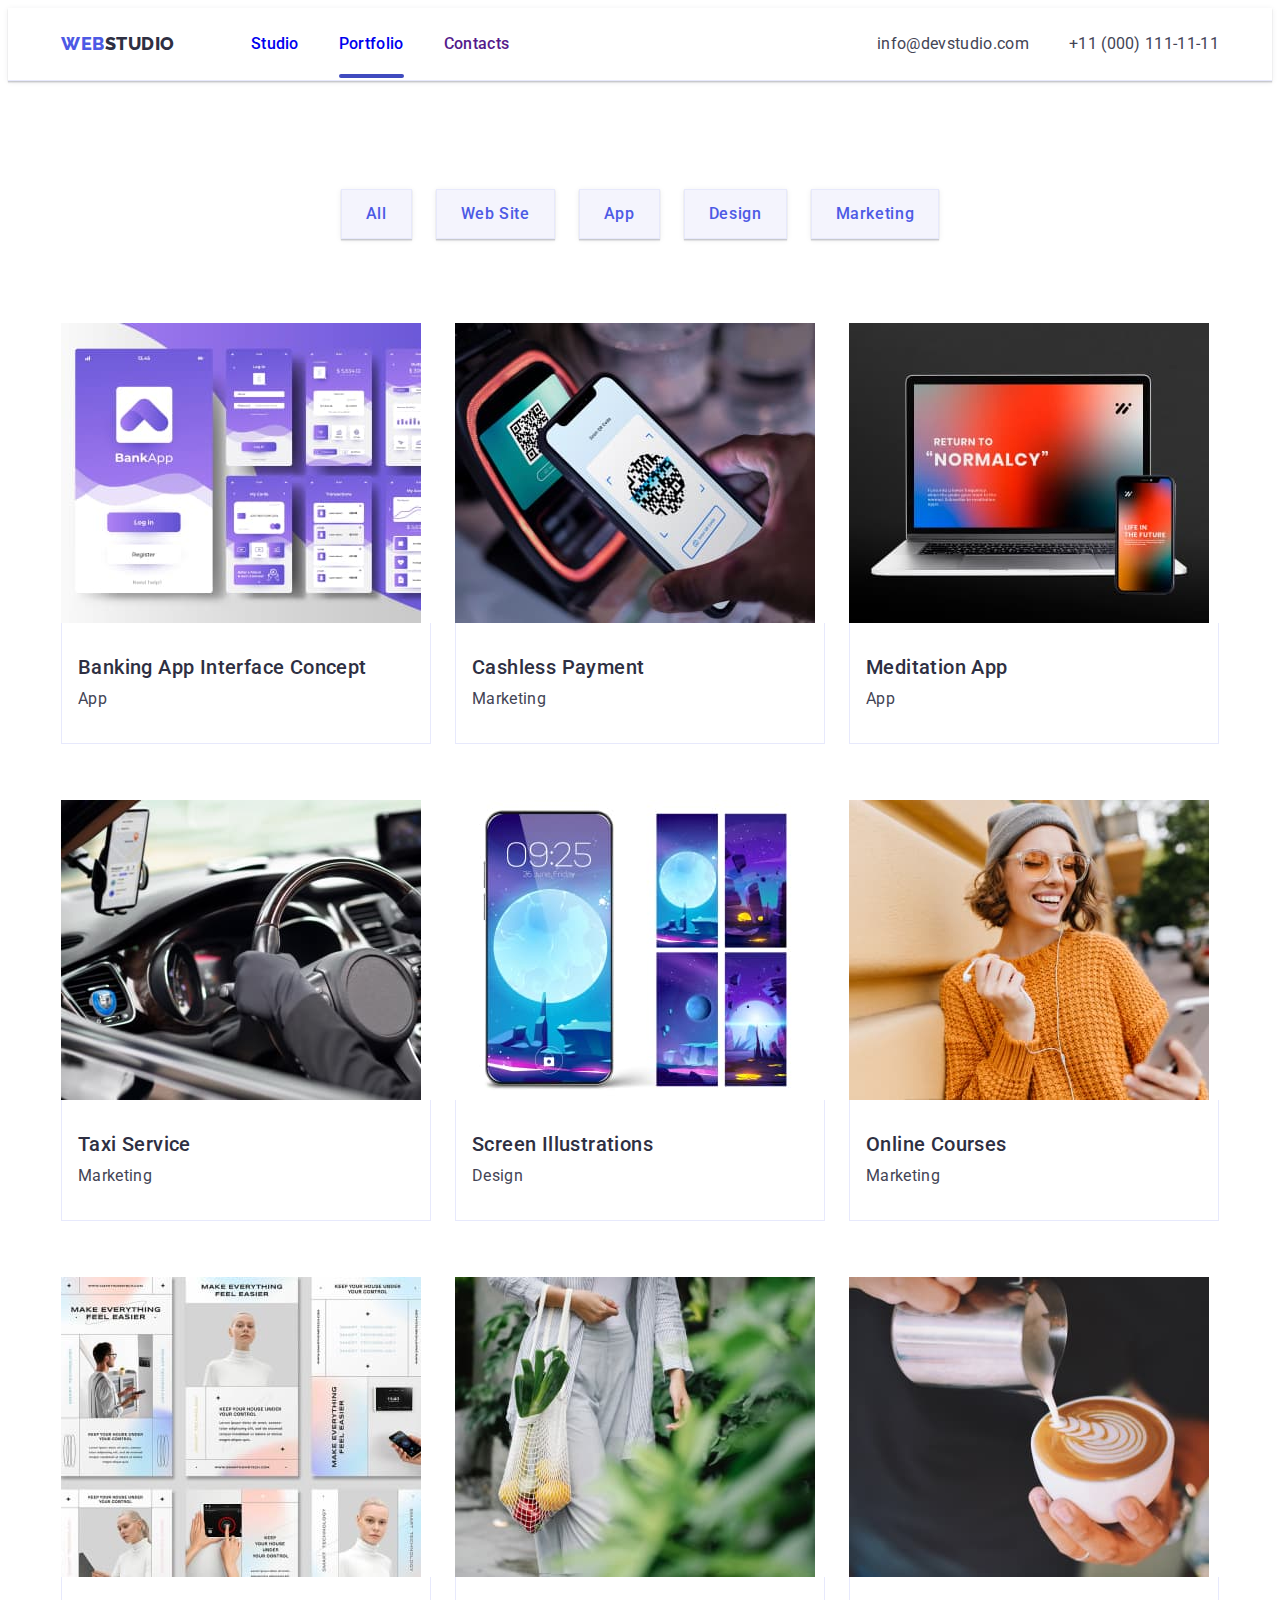
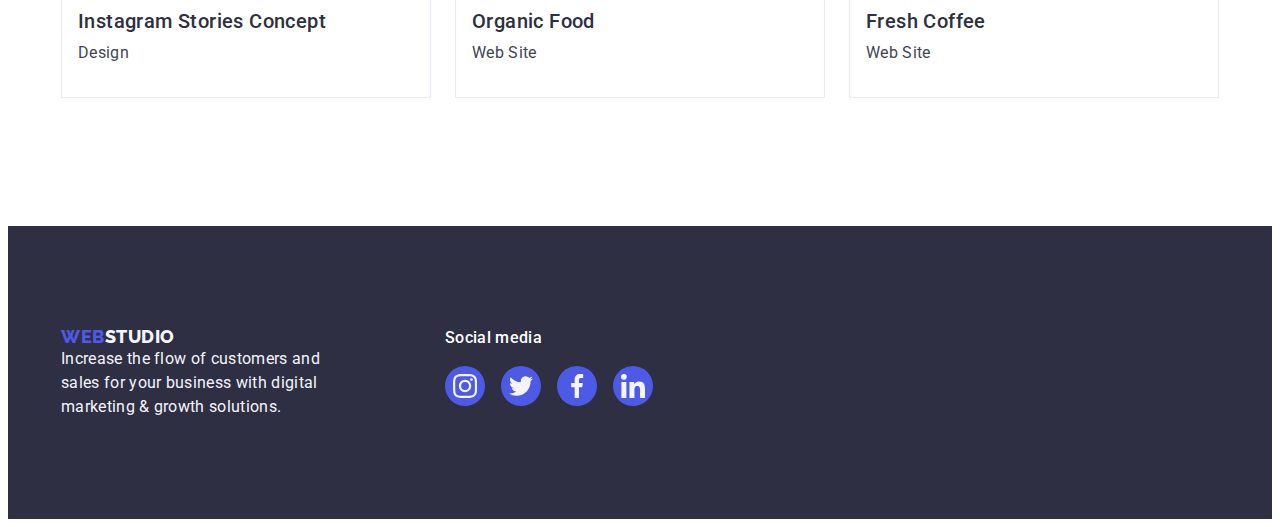
==== commit c2ca0f6b: "vze" ====
--- a/portfolio.html
+++ b/portfolio.html
@@ -64,12 +64,12 @@
       <section class="section main-section">
         <div class="container">
           <h1 class="visually-hidden">devices</h1>
-          <ul class="list portfolio-button-list">
-            <li class="ul-li-button"><button class="button-zero" type="button">All</button></li>
-            <li class="ul-li-button"><button class="button-zero" type="button">Web Site</button></li>
-            <li class="ul-li-button"><button class="button-zero" type="button">App</button></li>
-            <li class="ul-li-button"><button class="button-zero" type="button">Design</button></li>
-            <li class="ul-li-button"><button class="button-zero" type="button">Marketing</button></li>
+          <ul class="list button-ul">
+            <li class="portfolio-button-list"><button class="button-zero" type="button">All</button></li>
+            <li class="portfolio-button-list"><button class="button-zero" type="button">Web Site</button></li>
+            <li class="portfolio-button-list"><button class="button-zero" type="button">App</button></li>
+            <li class="portfolio-button-list"><button class="button-zero" type="button">Design</button></li>
+            <li class="portfolio-button-list"><button class="button-zero" type="button">Marketing</button></li>
           </ul>
           <ul class="list ul-img">
            <li class="ul-img-li">
@@ -198,7 +198,7 @@
     <!--footer section-->
     <footer class="section footer">
       <div class="container div-footer">
-      <div class="container footer-class">
+      <div class="footer-class">
         <a class="link logo" href="./index.html">Web<span class="studio-wight">Studio</span>
           </a>
         <p class="footer-incris">
--- a/css/styless.css
+++ b/css/styless.css
@@ -411,7 +411,8 @@
         line-height: 1.5;
         letter-spacing: 0.02em;
         color: var(--white);
-        margin-bottom: 16px
+        margin-bottom: 16px;
+        
 }
 
 .ul-fotopeople
@@ -592,6 +593,7 @@
         box-shadow 250ms cubic-bezier(0.4, 0, 0.2, 1);
  }
 
+                
  .button-ul
  {
         display: flex;
